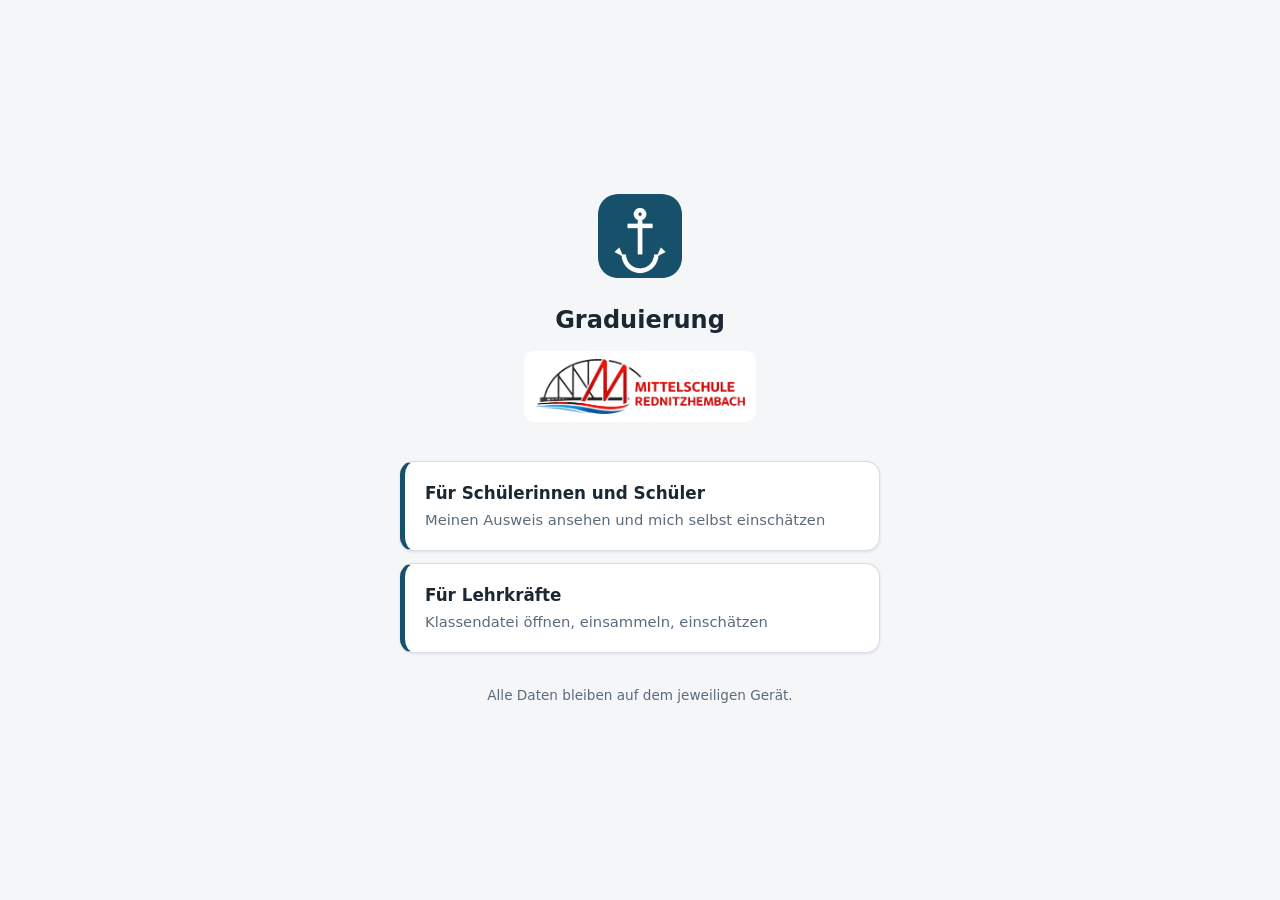
==== index.html @ 69a24434 "Add files via upload" ====
<!doctype html>
<html lang="de">
<head>
<meta charset="utf-8">
<meta name="viewport" content="width=device-width, initial-scale=1">
<meta name="theme-color" content="#16506B">
<meta name="robots" content="noindex, nofollow">
<title>Graduierung – MS Rednitzhembach</title>
<link rel="icon" href="symbole/symbol-192.png" type="image/png">
<style>
  :root { --blau: #16506B; --grund: #f4f6f8; --flaeche: #fff; --text: #1b2733; --leise: #5a6b7b; --linie: #d8dee4; }
  @media (prefers-color-scheme: dark) {
    :root { --grund: #12181e; --flaeche: #1c242c; --text: #e8eef4; --leise: #9fb0c0; --linie: #33404c; --blau: #4a9ec4; }
  }
  * { box-sizing: border-box; }
  body {
    margin: 0; min-height: 100vh; display: grid; place-items: center; padding: 1.5rem;
    background: var(--grund); color: var(--text);
    font: 17px/1.55 -apple-system, BlinkMacSystemFont, "Segoe UI", system-ui, sans-serif;
  }
  main { width: min(30rem, 100%); text-align: center; }
  .ankersymbol { width: 84px; height: 84px; border-radius: 20px; }
  h1 { font-size: 1.5rem; margin: 1rem 0 0.75rem; }
  .schullogo-feld { display: inline-block; padding: 0.5rem 0.7rem; margin-bottom: 2rem;
                    background: #fff; border-radius: 10px; }
  .schullogo-feld img { display: block; width: 210px; max-width: 100%; height: auto; }
  a {
    display: block; background: var(--flaeche); color: inherit; text-decoration: none;
    border: 1px solid var(--linie); border-left: 5px solid var(--blau); border-radius: 14px;
    padding: 1.1rem 1.25rem; margin-bottom: 0.75rem; text-align: left;
    box-shadow: 0 1px 3px rgb(20 40 60 / 10%);
  }
  a strong { display: block; font-size: 1.05rem; }
  a span { color: var(--leise); font-size: 0.92rem; }
  a[aria-disabled="true"] { border-left-color: var(--linie); opacity: 0.55; pointer-events: none; }
  footer { margin-top: 2rem; color: var(--leise); font-size: 0.85rem; }
</style>
</head>
<body>
<main>
  <img class="ankersymbol" src="symbole/symbol-512.png" alt="">
  <h1>Graduierung</h1>
  <span class="schullogo-feld">
    <img src="symbole/schullogo.png"
         alt="Mittelschule Rednitzhembach" width="900" height="237">
  </span>

  <a href="schueler/">
    <strong>Für Schülerinnen und Schüler</strong>
    <span>Meinen Ausweis ansehen und mich selbst einschätzen</span>
  </a>

  <a href="lehrkraft/">
    <strong>Für Lehrkräfte</strong>
    <span>Klassendatei öffnen, einsammeln, einschätzen</span>
  </a>

  <footer>Alle Daten bleiben auf dem jeweiligen Gerät.</footer>
</main>
</body>
</html>
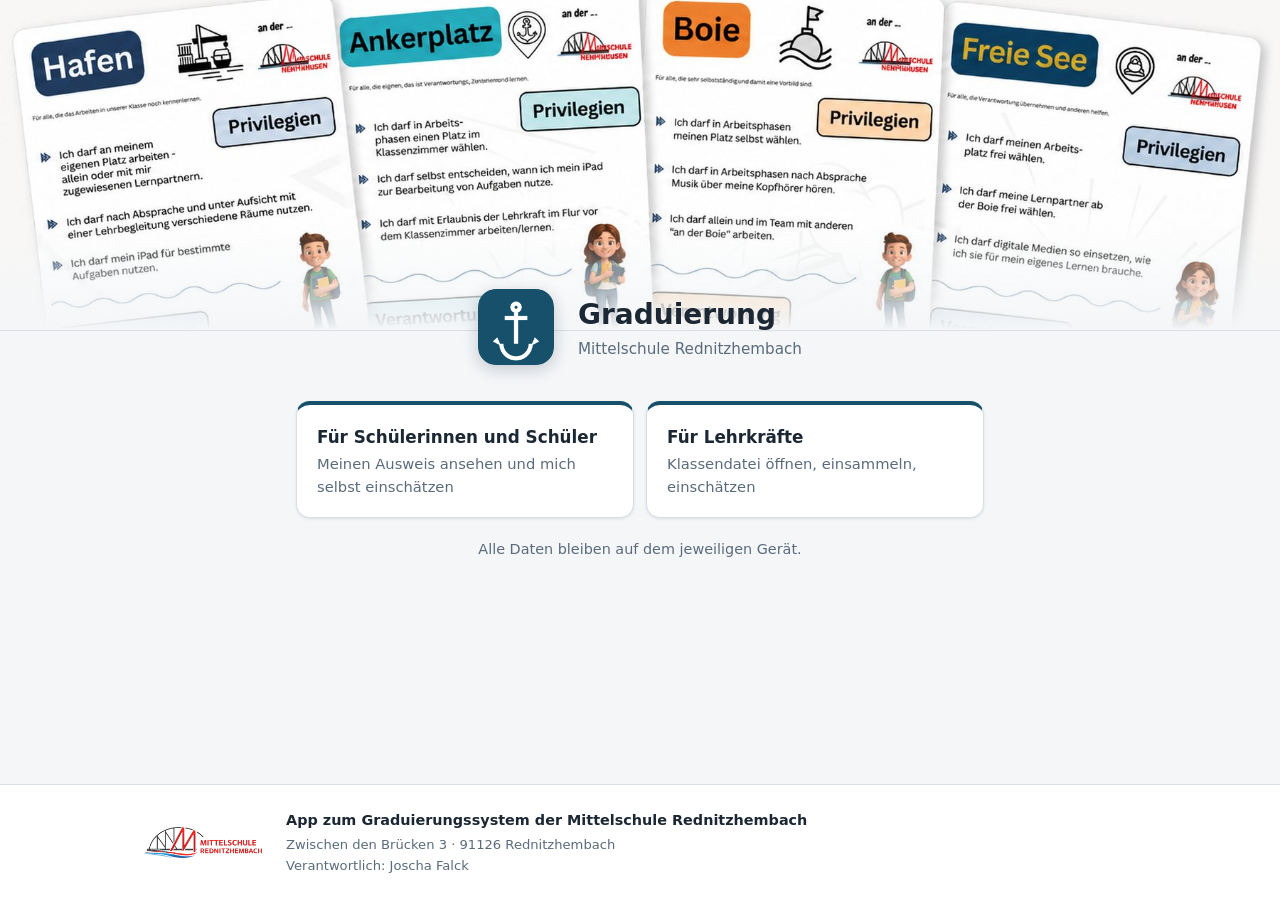
==== commit b31617da: "Add files via upload" ====
--- a/index.html
+++ b/index.html
@@ -8,54 +8,151 @@
 <title>Graduierung – MS Rednitzhembach</title>
 <link rel="icon" href="symbole/symbol-192.png" type="image/png">
 <style>
-  :root { --blau: #16506B; --grund: #f4f6f8; --flaeche: #fff; --text: #1b2733; --leise: #5a6b7b; --linie: #d8dee4; }
+  :root {
+    --blau: #16506B; --grund: #f4f6f8; --flaeche: #fff;
+    --text: #1b2733; --leise: #5a6b7b; --linie: #d8dee4;
+    --kopfgrund: #eef1f4;
+  }
   @media (prefers-color-scheme: dark) {
-    :root { --grund: #12181e; --flaeche: #1c242c; --text: #e8eef4; --leise: #9fb0c0; --linie: #33404c; --blau: #4a9ec4; }
+    :root { --grund: #12181e; --flaeche: #1c242c; --text: #e8eef4; --leise: #9fb0c0;
+            --linie: #33404c; --blau: #4a9ec4; --kopfgrund: #182029; }
   }
   * { box-sizing: border-box; }
+
   body {
-    margin: 0; min-height: 100vh; display: grid; place-items: center; padding: 1.5rem;
+    margin: 0; min-height: 100vh;
+    display: flex; flex-direction: column;
     background: var(--grund); color: var(--text);
     font: 17px/1.55 -apple-system, BlinkMacSystemFont, "Segoe UI", system-ui, sans-serif;
   }
-  main { width: min(30rem, 100%); text-align: center; }
-  .ankersymbol { width: 84px; height: 84px; border-radius: 20px; }
-  h1 { font-size: 1.5rem; margin: 1rem 0 0.75rem; }
-  .schullogo-feld { display: inline-block; padding: 0.5rem 0.7rem; margin-bottom: 2rem;
-                    background: #fff; border-radius: 10px; }
-  .schullogo-feld img { display: block; width: 210px; max-width: 100%; height: auto; }
-  a {
-    display: block; background: var(--flaeche); color: inherit; text-decoration: none;
-    border: 1px solid var(--linie); border-left: 5px solid var(--blau); border-radius: 14px;
-    padding: 1.1rem 1.25rem; margin-bottom: 0.75rem; text-align: left;
+
+  /* ---------- Titelbild ---------- */
+
+  .titelbild {
+    position: relative;
+    background: var(--kopfgrund);
+    border-bottom: 1px solid var(--linie);
+    overflow: hidden;
+  }
+
+  /* Ausschnitt oben halten -- die Stufennamen auf den Karten sind die Botschaft */
+  .titelbild img {
+    display: block; width: 100%; height: clamp(190px, 26vw, 330px);
+    object-fit: cover; object-position: center 14%;
+  }
+
+  /* weicher Übergang, damit der Titel darunter nicht abgeschnitten wirkt */
+  .titelbild::after {
+    content: ""; position: absolute; inset: auto 0 0; height: 32%;
+    background: linear-gradient(to bottom, transparent, var(--grund));
+    pointer-events: none;
+  }
+
+  .titelzeile {
+    position: relative; z-index: 1;
+    display: flex; flex-wrap: wrap; align-items: center; justify-content: center;
+    gap: 1rem 1.5rem;
+    max-width: 62rem; margin: -2.6rem auto 0; padding: 0 1.5rem;
+  }
+
+  .ankersymbol { width: 76px; height: 76px; border-radius: 18px; flex: none;
+                 box-shadow: 0 4px 16px rgb(20 40 60 / 22%); }
+  h1 { font-size: 1.75rem; margin: 0; }
+  .titelzeile > div { text-align: left; }
+  .unterzeile { margin: 0.1rem 0 0; color: var(--leise); font-size: 0.95rem; }
+
+  /* ---------- Eingänge ---------- */
+
+  main { flex: 1; width: min(46rem, 100%); margin: 0 auto; padding: 2.25rem 1.5rem 1rem; }
+
+  .eingaenge { display: grid; gap: 0.75rem; align-items: stretch; }
+  @media (min-width: 40rem) { .eingaenge { grid-template-columns: 1fr 1fr; } }
+
+  .eingaenge a {
+    display: flex; flex-direction: column; gap: 0.2rem; height: 100%;
+    background: var(--flaeche); color: inherit; text-decoration: none;
+    border: 1px solid var(--linie); border-top: 4px solid var(--blau); border-radius: 14px;
+    padding: 1.15rem 1.25rem;
     box-shadow: 0 1px 3px rgb(20 40 60 / 10%);
+    transition: box-shadow 0.15s, transform 0.15s;
   }
-  a strong { display: block; font-size: 1.05rem; }
-  a span { color: var(--leise); font-size: 0.92rem; }
-  a[aria-disabled="true"] { border-left-color: var(--linie); opacity: 0.55; pointer-events: none; }
-  footer { margin-top: 2rem; color: var(--leise); font-size: 0.85rem; }
+  .eingaenge a:hover { box-shadow: 0 6px 20px rgb(20 40 60 / 14%); transform: translateY(-2px); }
+  .eingaenge a:focus-visible { outline: 3px solid var(--blau); outline-offset: 3px; }
+  @media (prefers-reduced-motion: reduce) { .eingaenge a { transition: none; } }
+
+  .eingaenge strong { font-size: 1.05rem; }
+  .eingaenge span { color: var(--leise); font-size: 0.92rem; }
+
+  .hinweis { margin: 1.25rem 0 0; text-align: center; color: var(--leise); font-size: 0.9rem; }
+
+  /* ---------- Fußzeile ---------- */
+
+  footer { margin-top: auto; padding: 1.5rem; background: var(--flaeche);
+           border-top: 1px solid var(--linie); }
+  .fussinhalt {
+    display: flex; flex-wrap: wrap; align-items: center; gap: 1rem 1.5rem;
+    max-width: 62rem; margin: 0 auto;
+  }
+  .fusslogo { width: 118px; height: auto; flex: none; opacity: 0.9; }
+  @media (prefers-color-scheme: dark) {
+    .fusslogo { padding: 0.25rem 0.4rem; background: #fff; border-radius: 7px; }
+  }
+  .fusstext { flex: 1; min-width: 15rem; margin: 0; font-size: 0.82rem;
+              line-height: 1.6; color: var(--leise); }
+  .fusstext strong { display: block; font-size: 0.9rem; font-weight: 600;
+                     color: var(--text); margin-bottom: 0.15rem; }
+  @media (max-width: 34rem) {
+    .fussinhalt { flex-direction: column; text-align: center; }
+    .fusstext { min-width: 0; }
+    .titelzeile { margin-top: -2.5rem; }
+    .titelzeile > div { text-align: center; }
+  }
 </style>
 </head>
 <body>
+
+<header class="titelbild">
+  <img src="bilder/header.jpg"
+       srcset="bilder/header.jpg 1200w, bilder/header-gross.jpg 1800w"
+       sizes="100vw"
+       alt="Die vier Ausweiskarten: Hafen, Ankerplatz, Boie und Freie See"
+       width="1200" height="564">
+</header>
+
+<div class="titelzeile">
+  <img class="ankersymbol" src="symbole/symbol-512.png" alt="">
+  <div>
+    <h1>Graduierung</h1>
+    <p class="unterzeile">Mittelschule Rednitzhembach</p>
+  </div>
+</div>
+
 <main>
-  <img class="ankersymbol" src="symbole/symbol-512.png" alt="">
-  <h1>Graduierung</h1>
-  <span class="schullogo-feld">
-    <img src="symbole/schullogo.png"
-         alt="Mittelschule Rednitzhembach" width="900" height="237">
-  </span>
+  <div class="eingaenge">
+    <a href="schueler/">
+      <strong>Für Schülerinnen und Schüler</strong>
+      <span>Meinen Ausweis ansehen und mich selbst einschätzen</span>
+    </a>
 
-  <a href="schueler/">
-    <strong>Für Schülerinnen und Schüler</strong>
-    <span>Meinen Ausweis ansehen und mich selbst einschätzen</span>
-  </a>
+    <a href="lehrkraft/">
+      <strong>Für Lehrkräfte</strong>
+      <span>Klassendatei öffnen, einsammeln, einschätzen</span>
+    </a>
+  </div>
 
-  <a href="lehrkraft/">
-    <strong>Für Lehrkräfte</strong>
-    <span>Klassendatei öffnen, einsammeln, einschätzen</span>
-  </a>
+  <p class="hinweis">Alle Daten bleiben auf dem jeweiligen Gerät.</p>
+</main>
 
-  <footer>Alle Daten bleiben auf dem jeweiligen Gerät.</footer>
-</main>
+<footer>
+  <div class="fussinhalt">
+    <img class="fusslogo" src="symbole/schullogo.png" alt="" width="900" height="237">
+    <p class="fusstext">
+      <strong>App zum Graduierungssystem der Mittelschule Rednitzhembach</strong>
+      Zwischen den Brücken 3 · 91126 Rednitzhembach<br>
+      Verantwortlich: Joscha Falck
+    </p>
+  </div>
+</footer>
+
 </body>
 </html>
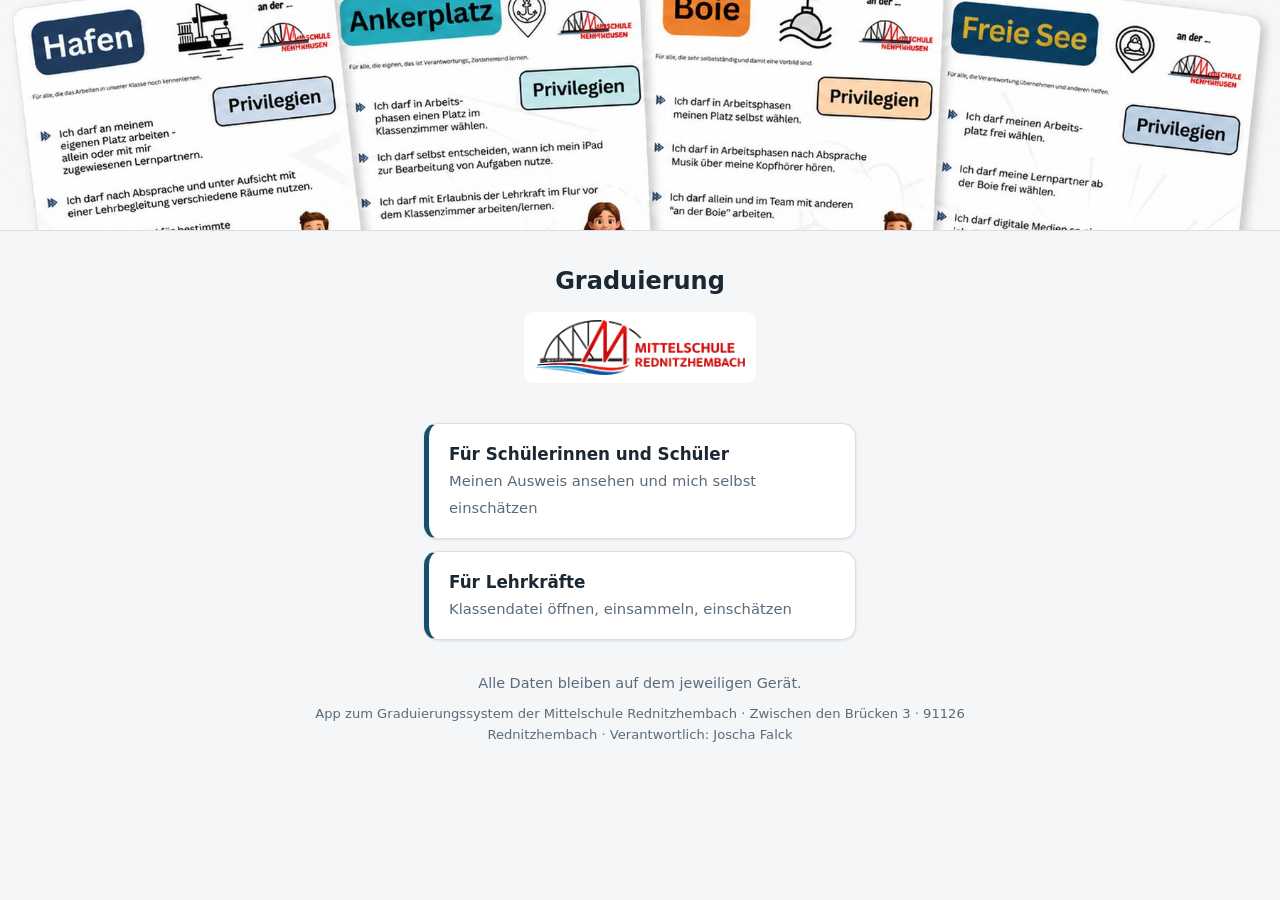
==== commit b312d20a: "Add files via upload" ====
--- a/index.html
+++ b/index.html
@@ -8,105 +8,49 @@
 <title>Graduierung – MS Rednitzhembach</title>
 <link rel="icon" href="symbole/symbol-192.png" type="image/png">
 <style>
-  :root {
-    --blau: #16506B; --grund: #f4f6f8; --flaeche: #fff;
-    --text: #1b2733; --leise: #5a6b7b; --linie: #d8dee4;
-    --kopfgrund: #eef1f4;
-  }
+  :root { --blau: #16506B; --grund: #f4f6f8; --flaeche: #fff;
+          --text: #1b2733; --leise: #5a6b7b; --linie: #d8dee4; }
   @media (prefers-color-scheme: dark) {
     :root { --grund: #12181e; --flaeche: #1c242c; --text: #e8eef4; --leise: #9fb0c0;
-            --linie: #33404c; --blau: #4a9ec4; --kopfgrund: #182029; }
+            --linie: #33404c; --blau: #4a9ec4; }
   }
   * { box-sizing: border-box; }
-
   body {
     margin: 0; min-height: 100vh;
-    display: flex; flex-direction: column;
     background: var(--grund); color: var(--text);
     font: 17px/1.55 -apple-system, BlinkMacSystemFont, "Segoe UI", system-ui, sans-serif;
   }
 
-  /* ---------- Titelbild ---------- */
-
-  .titelbild {
-    position: relative;
-    background: var(--kopfgrund);
-    border-bottom: 1px solid var(--linie);
-    overflow: hidden;
+  /* Titelbild: definierter Streifen oben, Ausschnitt hält die Stufennamen im Bild */
+  .titelbild { border-bottom: 1px solid var(--linie); }
+  .titelbild img {
+    display: block; width: 100%; height: clamp(150px, 18vw, 230px);
+    object-fit: cover; object-position: center 16%;
   }
 
-  /* Ausschnitt oben halten -- die Stufennamen auf den Karten sind die Botschaft */
-  .titelbild img {
-    display: block; width: 100%; height: clamp(190px, 26vw, 330px);
-    object-fit: cover; object-position: center 14%;
+  main { width: min(30rem, 100%); margin: 0 auto; padding: 2rem 1.5rem 0;
+         text-align: center; }
+
+  h1 { font-size: 1.5rem; margin: 0 0 0.75rem; }
+
+  .schullogo-feld { display: inline-block; padding: 0.5rem 0.7rem; margin-bottom: 2rem;
+                    background: #fff; border-radius: 10px; }
+  .schullogo-feld img { display: block; width: 210px; max-width: 100%; height: auto; }
+
+  a.eingang {
+    display: block; background: var(--flaeche); color: inherit; text-decoration: none;
+    border: 1px solid var(--linie); border-left: 5px solid var(--blau); border-radius: 14px;
+    padding: 1.1rem 1.25rem; margin-bottom: 0.75rem; text-align: left;
+    box-shadow: 0 1px 3px rgb(20 40 60 / 10%);
   }
+  a.eingang strong { display: block; font-size: 1.05rem; }
+  a.eingang span { color: var(--leise); font-size: 0.92rem; }
+  a.eingang:focus-visible { outline: 3px solid var(--blau); outline-offset: 3px; }
 
-  /* weicher Übergang, damit der Titel darunter nicht abgeschnitten wirkt */
-  .titelbild::after {
-    content: ""; position: absolute; inset: auto 0 0; height: 32%;
-    background: linear-gradient(to bottom, transparent, var(--grund));
-    pointer-events: none;
-  }
-
-  .titelzeile {
-    position: relative; z-index: 1;
-    display: flex; flex-wrap: wrap; align-items: center; justify-content: center;
-    gap: 1rem 1.5rem;
-    max-width: 62rem; margin: -2.6rem auto 0; padding: 0 1.5rem;
-  }
-
-  .ankersymbol { width: 76px; height: 76px; border-radius: 18px; flex: none;
-                 box-shadow: 0 4px 16px rgb(20 40 60 / 22%); }
-  h1 { font-size: 1.75rem; margin: 0; }
-  .titelzeile > div { text-align: left; }
-  .unterzeile { margin: 0.1rem 0 0; color: var(--leise); font-size: 0.95rem; }
-
-  /* ---------- Eingänge ---------- */
-
-  main { flex: 1; width: min(46rem, 100%); margin: 0 auto; padding: 2.25rem 1.5rem 1rem; }
-
-  .eingaenge { display: grid; gap: 0.75rem; align-items: stretch; }
-  @media (min-width: 40rem) { .eingaenge { grid-template-columns: 1fr 1fr; } }
-
-  .eingaenge a {
-    display: flex; flex-direction: column; gap: 0.2rem; height: 100%;
-    background: var(--flaeche); color: inherit; text-decoration: none;
-    border: 1px solid var(--linie); border-top: 4px solid var(--blau); border-radius: 14px;
-    padding: 1.15rem 1.25rem;
-    box-shadow: 0 1px 3px rgb(20 40 60 / 10%);
-    transition: box-shadow 0.15s, transform 0.15s;
-  }
-  .eingaenge a:hover { box-shadow: 0 6px 20px rgb(20 40 60 / 14%); transform: translateY(-2px); }
-  .eingaenge a:focus-visible { outline: 3px solid var(--blau); outline-offset: 3px; }
-  @media (prefers-reduced-motion: reduce) { .eingaenge a { transition: none; } }
-
-  .eingaenge strong { font-size: 1.05rem; }
-  .eingaenge span { color: var(--leise); font-size: 0.92rem; }
-
-  .hinweis { margin: 1.25rem 0 0; text-align: center; color: var(--leise); font-size: 0.9rem; }
-
-  /* ---------- Fußzeile ---------- */
-
-  footer { margin-top: auto; padding: 1.5rem; background: var(--flaeche);
-           border-top: 1px solid var(--linie); }
-  .fussinhalt {
-    display: flex; flex-wrap: wrap; align-items: center; gap: 1rem 1.5rem;
-    max-width: 62rem; margin: 0 auto;
-  }
-  .fusslogo { width: 118px; height: auto; flex: none; opacity: 0.9; }
-  @media (prefers-color-scheme: dark) {
-    .fusslogo { padding: 0.25rem 0.4rem; background: #fff; border-radius: 7px; }
-  }
-  .fusstext { flex: 1; min-width: 15rem; margin: 0; font-size: 0.82rem;
-              line-height: 1.6; color: var(--leise); }
-  .fusstext strong { display: block; font-size: 0.9rem; font-weight: 600;
-                     color: var(--text); margin-bottom: 0.15rem; }
-  @media (max-width: 34rem) {
-    .fussinhalt { flex-direction: column; text-align: center; }
-    .fusstext { min-width: 0; }
-    .titelzeile { margin-top: -2.5rem; }
-    .titelzeile > div { text-align: center; }
-  }
+  .hinweis { margin: 2rem 0 0; color: var(--leise); font-size: 0.9rem; }
+  footer { max-width: 44rem; margin: 0 auto; padding: 0.5rem 1.5rem 2.5rem;
+           text-align: center; color: var(--leise); font-size: 0.82rem; line-height: 1.6; }
+  footer p { margin: 0; }
 </style>
 </head>
 <body>
@@ -119,39 +63,30 @@
        width="1200" height="564">
 </header>
 
-<div class="titelzeile">
-  <img class="ankersymbol" src="symbole/symbol-512.png" alt="">
-  <div>
-    <h1>Graduierung</h1>
-    <p class="unterzeile">Mittelschule Rednitzhembach</p>
-  </div>
-</div>
+<main>
+  <h1>Graduierung</h1>
+  <span class="schullogo-feld">
+    <img src="symbole/schullogo.png"
+         alt="Mittelschule Rednitzhembach" width="900" height="237">
+  </span>
 
-<main>
-  <div class="eingaenge">
-    <a href="schueler/">
-      <strong>Für Schülerinnen und Schüler</strong>
-      <span>Meinen Ausweis ansehen und mich selbst einschätzen</span>
-    </a>
+  <a class="eingang" href="schueler/">
+    <strong>Für Schülerinnen und Schüler</strong>
+    <span>Meinen Ausweis ansehen und mich selbst einschätzen</span>
+  </a>
 
-    <a href="lehrkraft/">
-      <strong>Für Lehrkräfte</strong>
-      <span>Klassendatei öffnen, einsammeln, einschätzen</span>
-    </a>
-  </div>
+  <a class="eingang" href="lehrkraft/">
+    <strong>Für Lehrkräfte</strong>
+    <span>Klassendatei öffnen, einsammeln, einschätzen</span>
+  </a>
 
   <p class="hinweis">Alle Daten bleiben auf dem jeweiligen Gerät.</p>
 </main>
 
 <footer>
-  <div class="fussinhalt">
-    <img class="fusslogo" src="symbole/schullogo.png" alt="" width="900" height="237">
-    <p class="fusstext">
-      <strong>App zum Graduierungssystem der Mittelschule Rednitzhembach</strong>
-      Zwischen den Brücken 3 · 91126 Rednitzhembach<br>
-      Verantwortlich: Joscha Falck
-    </p>
-  </div>
+  <p>App zum Graduierungssystem der Mittelschule Rednitzhembach ·
+    Zwischen den Brücken 3 · 91126 Rednitzhembach ·
+    Verantwortlich: Joscha Falck</p>
 </footer>
 
 </body>
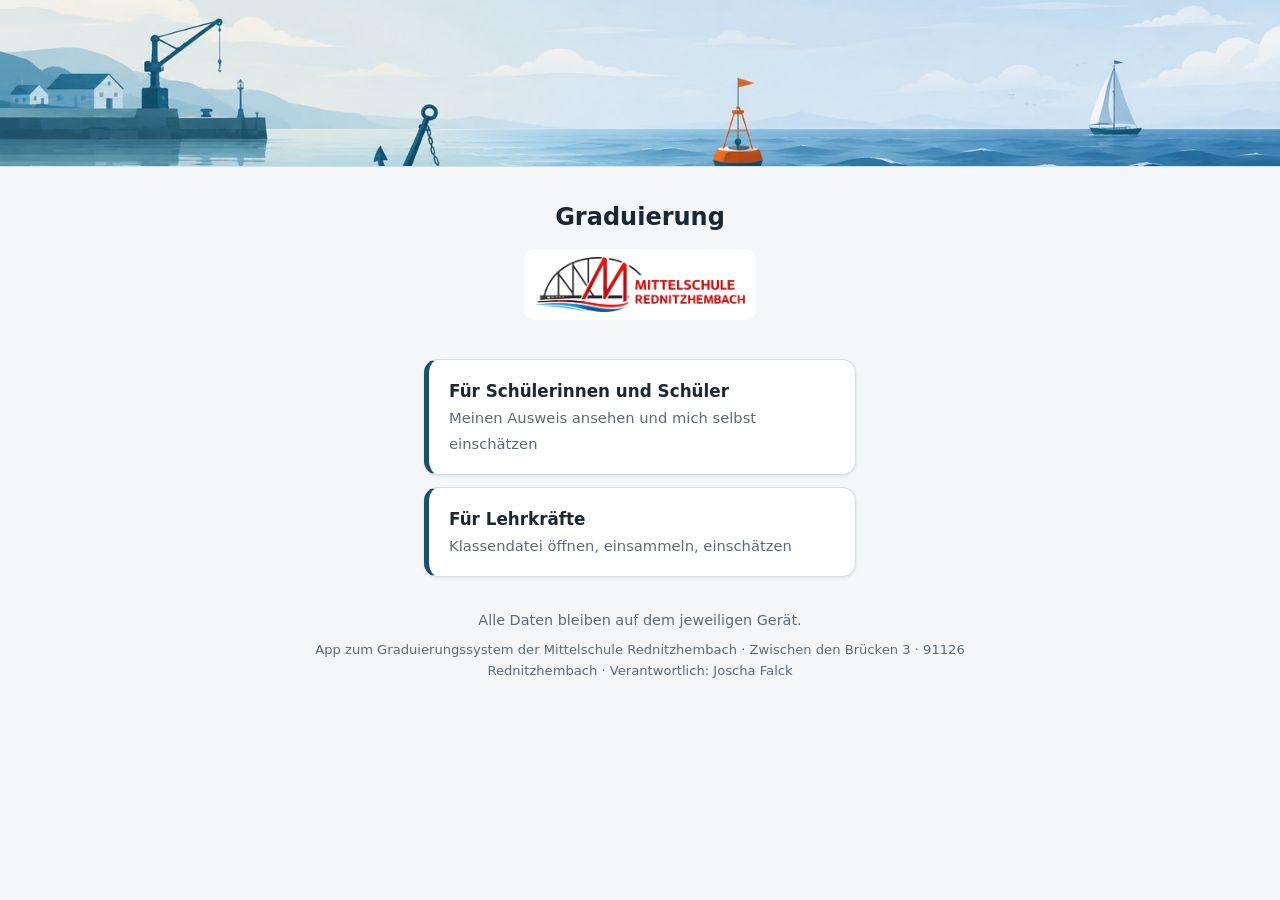
==== commit 00011dee: "Add files via upload" ====
--- a/index.html
+++ b/index.html
@@ -21,11 +21,12 @@
     font: 17px/1.55 -apple-system, BlinkMacSystemFont, "Segoe UI", system-ui, sans-serif;
   }
 
-  /* Titelbild: definierter Streifen oben, Ausschnitt hält die Stufennamen im Bild */
-  .titelbild { border-bottom: 1px solid var(--linie); }
+  /* Schmaler Bildstreifen. Das Bild sollte im Seitenverhältnis etwa 4:1 angelegt
+     sein, dann sitzt der Ausschnitt ohne Beschneiden. */
+  .titelbild { border-bottom: 1px solid var(--linie); background: var(--flaeche); }
   .titelbild img {
-    display: block; width: 100%; height: clamp(150px, 18vw, 230px);
-    object-fit: cover; object-position: center 16%;
+    display: block; width: 100%; height: clamp(110px, 13vw, 180px);
+    object-fit: cover; object-position: center 62%;
   }
 
   main { width: min(30rem, 100%); margin: 0 auto; padding: 2rem 1.5rem 0;
@@ -57,10 +58,10 @@
 
 <header class="titelbild">
   <img src="bilder/header.jpg"
-       srcset="bilder/header.jpg 1200w, bilder/header-gross.jpg 1800w"
+       srcset="bilder/header.jpg 1600w, bilder/header-gross.jpg 2400w"
        sizes="100vw"
-       alt="Die vier Ausweiskarten: Hafen, Ankerplatz, Boie und Freie See"
-       width="1200" height="564">
+       alt=""
+       width="1600" height="400">
 </header>
 
 <main>
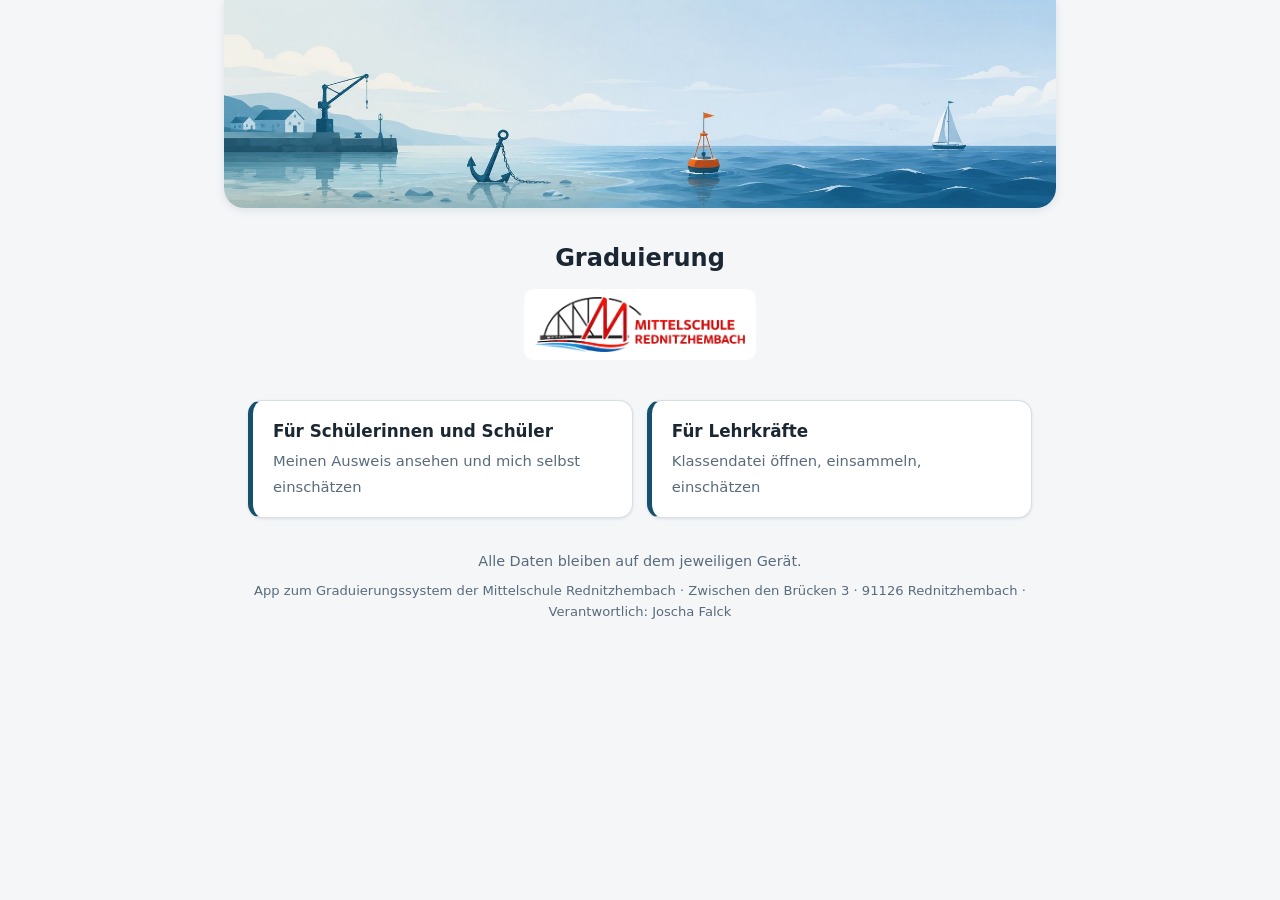
==== commit 6083c62e: "Add files via upload" ====
--- a/index.html
+++ b/index.html
@@ -21,16 +21,19 @@
     font: 17px/1.55 -apple-system, BlinkMacSystemFont, "Segoe UI", system-ui, sans-serif;
   }
 
-  /* Schmaler Bildstreifen. Das Bild sollte im Seitenverhältnis etwa 4:1 angelegt
-     sein, dann sitzt der Ausschnitt ohne Beschneiden. */
-  .titelbild { border-bottom: 1px solid var(--linie); background: var(--flaeche); }
-  .titelbild img {
-    display: block; width: 100%; height: clamp(110px, 13vw, 180px);
-    object-fit: cover; object-position: center 62%;
-  }
+  /* Gemeinsame Breite von Bild, Inhalt und Fußzeile. Bis zu dieser Breite läuft das
+     Titelbild randlos über den ganzen Bildschirm (Handy, iPad), darüber steht es
+     mittig über dem Inhalt. */
+  .bahn { width: min(52rem, 100%); margin-inline: auto; }
 
-  main { width: min(30rem, 100%); margin: 0 auto; padding: 2rem 1.5rem 0;
-         text-align: center; }
+  /* Das Bild behält sein Seitenverhältnis von 4:1 und wird nie beschnitten.
+     Feste Höhen hier bitte nicht wieder einführen -- genau daran ist der Ausschnitt
+     zuvor zerschnitten worden. */
+  .titelbild { overflow: hidden; border-radius: 0 0 20px 20px;
+               background: var(--flaeche); box-shadow: 0 2px 10px rgb(20 40 60 / 10%); }
+  .titelbild img { display: block; width: 100%; height: auto; aspect-ratio: 4 / 1; }
+
+  main { padding: 2rem 1.5rem 0; text-align: center; }
 
   h1 { font-size: 1.5rem; margin: 0 0 0.75rem; }
 
@@ -38,53 +41,65 @@
                     background: #fff; border-radius: 10px; }
   .schullogo-feld img { display: block; width: 210px; max-width: 100%; height: auto; }
 
+  /* Ab 34 rem stehen die beiden Eingänge nebeneinander und sind gleich hoch. */
+  .eingaenge { display: grid; gap: 0.85rem; }
+  @media (min-width: 34rem) { .eingaenge { grid-template-columns: 1fr 1fr; } }
+
   a.eingang {
     display: block; background: var(--flaeche); color: inherit; text-decoration: none;
     border: 1px solid var(--linie); border-left: 5px solid var(--blau); border-radius: 14px;
-    padding: 1.1rem 1.25rem; margin-bottom: 0.75rem; text-align: left;
+    padding: 1.1rem 1.25rem; text-align: left;
     box-shadow: 0 1px 3px rgb(20 40 60 / 10%);
+    transition: box-shadow 0.15s, transform 0.15s;
   }
-  a.eingang strong { display: block; font-size: 1.05rem; }
+  a.eingang strong { display: block; font-size: 1.05rem; margin-bottom: 0.15rem; }
   a.eingang span { color: var(--leise); font-size: 0.92rem; }
+  a.eingang:hover { box-shadow: 0 4px 14px rgb(20 40 60 / 16%); transform: translateY(-2px); }
   a.eingang:focus-visible { outline: 3px solid var(--blau); outline-offset: 3px; }
+  @media (prefers-reduced-motion: reduce) {
+    a.eingang { transition: none; }
+    a.eingang:hover { transform: none; }
+  }
 
   .hinweis { margin: 2rem 0 0; color: var(--leise); font-size: 0.9rem; }
-  footer { max-width: 44rem; margin: 0 auto; padding: 0.5rem 1.5rem 2.5rem;
+  footer { padding: 0.5rem 1.5rem 2.5rem;
            text-align: center; color: var(--leise); font-size: 0.82rem; line-height: 1.6; }
   footer p { margin: 0; }
 </style>
 </head>
 <body>
 
-<header class="titelbild">
+<header class="titelbild bahn">
   <img src="bilder/header.jpg"
        srcset="bilder/header.jpg 1600w, bilder/header-gross.jpg 2400w"
-       sizes="100vw"
+       sizes="(min-width: 52rem) 52rem, 100vw"
        alt=""
        width="1600" height="400">
 </header>
 
-<main>
+<main class="bahn">
   <h1>Graduierung</h1>
   <span class="schullogo-feld">
     <img src="symbole/schullogo.png"
          alt="Mittelschule Rednitzhembach" width="900" height="237">
   </span>
 
-  <a class="eingang" href="schueler/">
-    <strong>Für Schülerinnen und Schüler</strong>
-    <span>Meinen Ausweis ansehen und mich selbst einschätzen</span>
-  </a>
+  <div class="eingaenge">
+    <a class="eingang" href="schueler/">
+      <strong>Für Schülerinnen und Schüler</strong>
+      <span>Meinen Ausweis ansehen und mich selbst einschätzen</span>
+    </a>
 
-  <a class="eingang" href="lehrkraft/">
-    <strong>Für Lehrkräfte</strong>
-    <span>Klassendatei öffnen, einsammeln, einschätzen</span>
-  </a>
+    <a class="eingang" href="lehrkraft/">
+      <strong>Für Lehrkräfte</strong>
+      <span>Klassendatei öffnen, einsammeln, einschätzen</span>
+    </a>
+  </div>
 
   <p class="hinweis">Alle Daten bleiben auf dem jeweiligen Gerät.</p>
 </main>
 
-<footer>
+<footer class="bahn">
   <p>App zum Graduierungssystem der Mittelschule Rednitzhembach ·
     Zwischen den Brücken 3 · 91126 Rednitzhembach ·
     Verantwortlich: Joscha Falck</p>
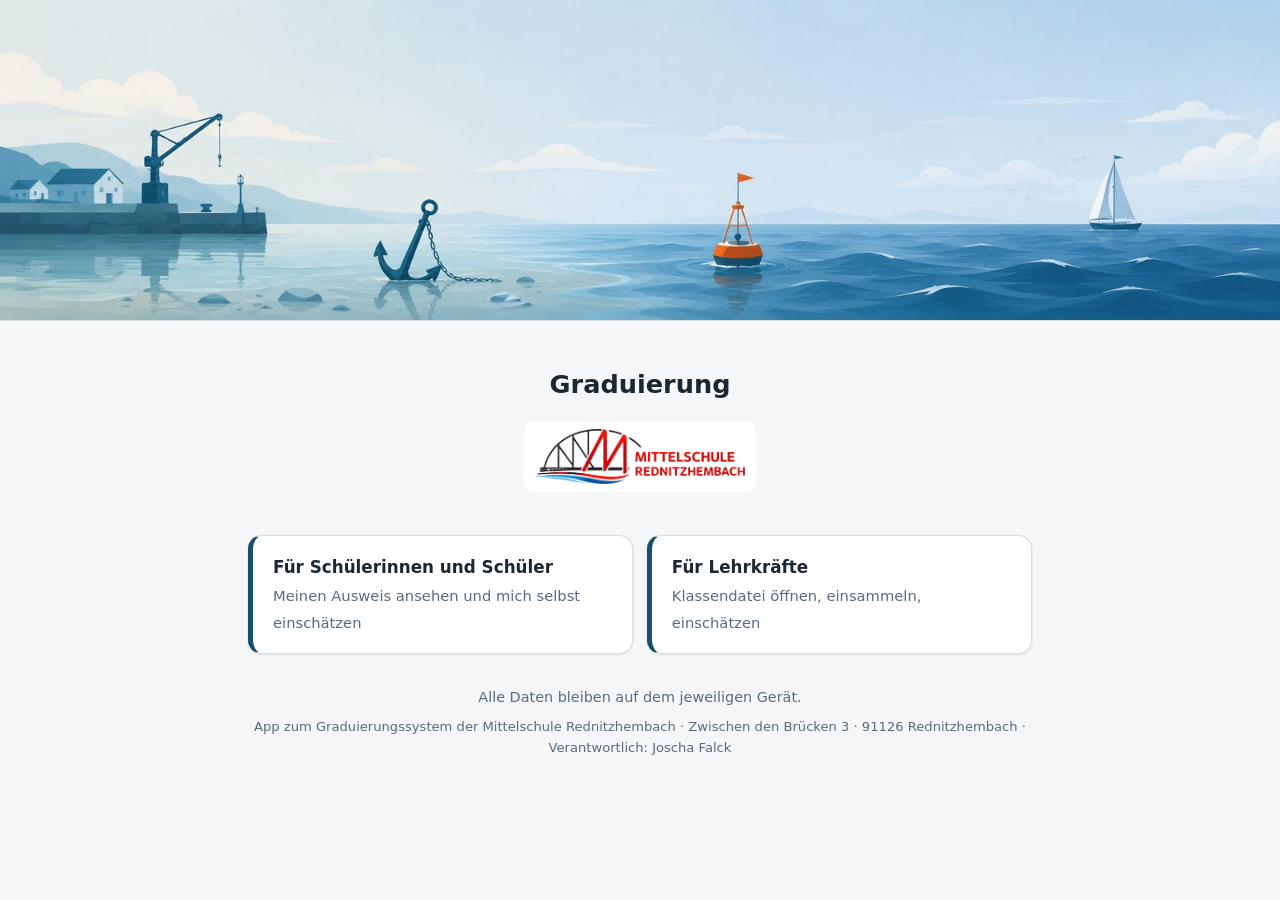
==== commit 2b5a10c6: "Add files via upload" ====
--- a/index.html
+++ b/index.html
@@ -21,23 +21,28 @@
     font: 17px/1.55 -apple-system, BlinkMacSystemFont, "Segoe UI", system-ui, sans-serif;
   }
 
-  /* Gemeinsame Breite von Bild, Inhalt und Fußzeile. Bis zu dieser Breite läuft das
-     Titelbild randlos über den ganzen Bildschirm (Handy, iPad), darüber steht es
-     mittig über dem Inhalt. */
+  /* Gemeinsame Breite von Inhalt und Fußzeile. Das Titelbild läuft darüber
+     randlos über den ganzen Bildschirm. */
   .bahn { width: min(52rem, 100%); margin-inline: auto; }
 
-  /* Das Bild behält sein Seitenverhältnis von 4:1 und wird nie beschnitten.
-     Feste Höhen hier bitte nicht wieder einführen -- genau daran ist der Ausschnitt
-     zuvor zerschnitten worden. */
-  .titelbild { overflow: hidden; border-radius: 0 0 20px 20px;
-               background: var(--flaeche); box-shadow: 0 2px 10px rgb(20 40 60 / 10%); }
-  .titelbild img { display: block; width: 100%; height: auto; aspect-ratio: 4 / 1; }
+  /* Das Bild läuft randlos über die volle Breite und behält per aspect-ratio sein
+     Seitenverhältnis von 4:1 -- so wird nichts beschnitten. Eine feste Höhe darf hier
+     nicht zurückkommen, genau daran ist der Ausschnitt zuvor zerschnitten worden.
+     Das max-height greift erst jenseits von 1720 px Fensterbreite und hält den Streifen
+     auf sehr großen Bildschirmen davon ab, die halbe Seite einzunehmen. Dort sorgt
+     `object-position: center bottom` dafür, dass ausschließlich oben Himmel wegfällt --
+     Kai, Anker, Boje und Segelboot bleiben vollständig. */
+  .titelbild { border-bottom: 1px solid var(--linie); background: var(--flaeche); }
+  .titelbild img {
+    display: block; width: 100%; height: auto; aspect-ratio: 4 / 1;
+    max-height: 430px; object-fit: cover; object-position: center bottom;
+  }
 
-  main { padding: 2rem 1.5rem 0; text-align: center; }
+  main { padding: 2.75rem 1.5rem 0; text-align: center; }
 
-  h1 { font-size: 1.5rem; margin: 0 0 0.75rem; }
+  h1 { font-size: 1.6rem; margin: 0 0 1rem; }
 
-  .schullogo-feld { display: inline-block; padding: 0.5rem 0.7rem; margin-bottom: 2rem;
+  .schullogo-feld { display: inline-block; padding: 0.5rem 0.7rem; margin-bottom: 2.25rem;
                     background: #fff; border-radius: 10px; }
   .schullogo-feld img { display: block; width: 210px; max-width: 100%; height: auto; }
 
@@ -69,10 +74,10 @@
 </head>
 <body>
 
-<header class="titelbild bahn">
+<header class="titelbild">
   <img src="bilder/header.jpg"
        srcset="bilder/header.jpg 1600w, bilder/header-gross.jpg 2400w"
-       sizes="(min-width: 52rem) 52rem, 100vw"
+       sizes="100vw"
        alt=""
        width="1600" height="400">
 </header>
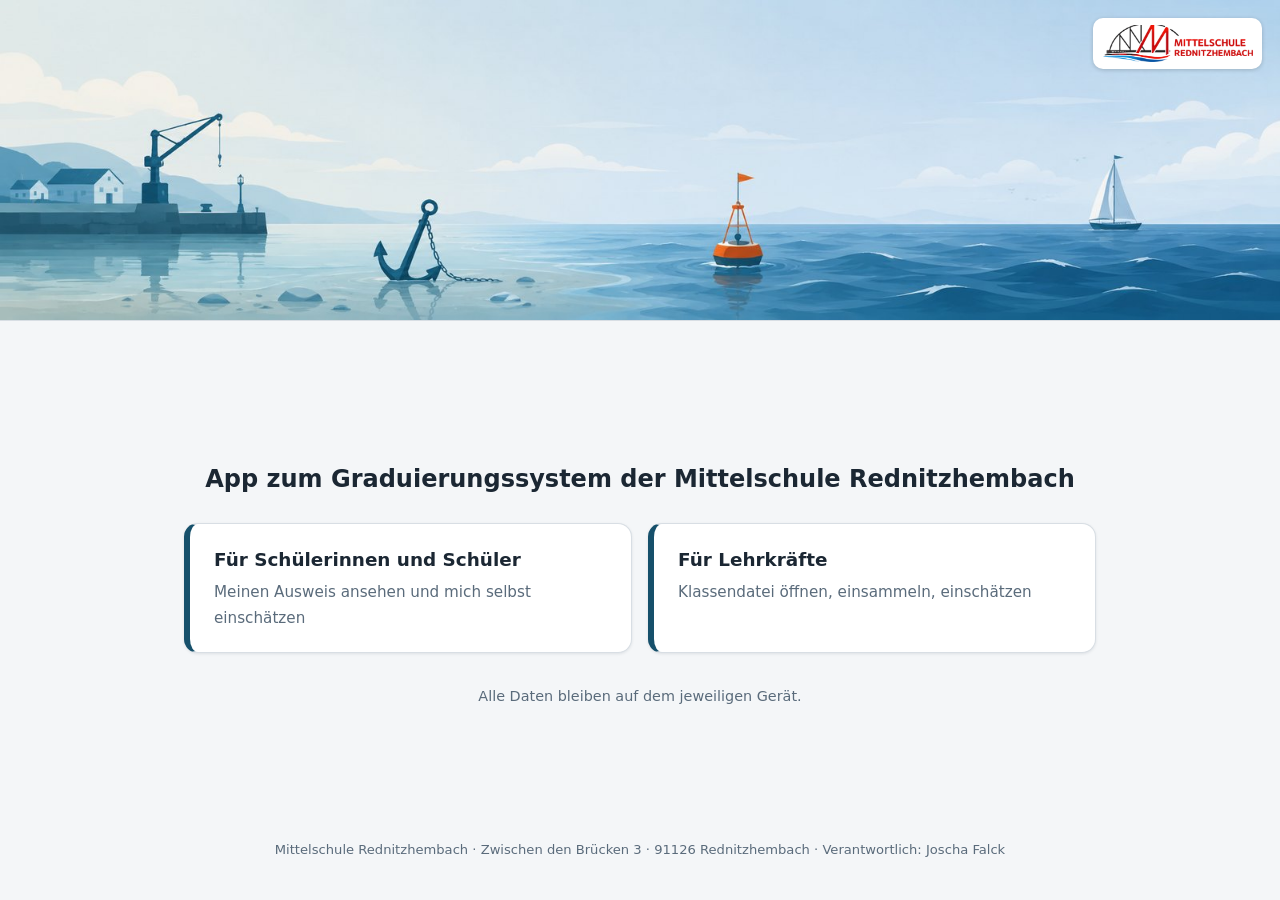
==== commit ec5d1010: "Add files via upload" ====
--- a/index.html
+++ b/index.html
@@ -15,50 +15,68 @@
             --linie: #33404c; --blau: #4a9ec4; }
   }
   * { box-sizing: border-box; }
+  /* Spalte über die volle Fensterhöhe: bleibt unter dem Bild Platz übrig, verteilt
+     ihn `main` gleichmäßig, statt den Inhalt oben kleben zu lassen. Bei kleinen
+     Fenstern wächst die Seite wie gewohnt und scrollt. */
   body {
-    margin: 0; min-height: 100vh;
+    margin: 0; min-height: 100vh; display: flex; flex-direction: column;
     background: var(--grund); color: var(--text);
     font: 17px/1.55 -apple-system, BlinkMacSystemFont, "Segoe UI", system-ui, sans-serif;
   }
 
   /* Gemeinsame Breite von Inhalt und Fußzeile. Das Titelbild läuft darüber
      randlos über den ganzen Bildschirm. */
-  .bahn { width: min(52rem, 100%); margin-inline: auto; }
+  .bahn { width: min(60rem, 100%); margin-inline: auto; }
 
   /* Das Bild läuft randlos über die volle Breite und behält per aspect-ratio sein
      Seitenverhältnis von 4:1 -- so wird nichts beschnitten. Eine feste Höhe darf hier
      nicht zurückkommen, genau daran ist der Ausschnitt zuvor zerschnitten worden.
-     Das max-height greift erst jenseits von 1720 px Fensterbreite und hält den Streifen
-     auf sehr großen Bildschirmen davon ab, die halbe Seite einzunehmen. Dort sorgt
-     `object-position: center bottom` dafür, dass ausschließlich oben Himmel wegfällt --
-     Kai, Anker, Boje und Segelboot bleiben vollständig. */
-  .titelbild { border-bottom: 1px solid var(--linie); background: var(--flaeche); }
+     Das max-height deckelt zweifach: 430 px auf sehr breiten Bildschirmen, 45 vh in
+     flachen Fenstern -- so bleibt die Startseite ohne Scrollen sichtbar. Wo gedeckelt
+     wird, sorgt `object-position: center bottom` dafür, dass ausschließlich oben Himmel
+     wegfällt; Kai, Anker, Boje und Segelboot bleiben vollständig. */
+  /* flex: none -- sonst staucht die Spalte oben das Bild, wenn der Inhalt
+     darunter einmal höher wird als das Fenster. */
+  .titelbild { flex: none; position: relative; border-bottom: 1px solid var(--linie);
+               background: var(--flaeche); }
   .titelbild img {
     display: block; width: 100%; height: auto; aspect-ratio: 4 / 1;
-    max-height: 430px; object-fit: cover; object-position: center bottom;
+    max-height: min(430px, 45vh); object-fit: cover; object-position: center bottom;
   }
 
-  main { padding: 2.75rem 1.5rem 0; text-align: center; }
+  /* Logo oben rechts im Bild -- dieselbe Stelle wie in der Schüleranwendung
+     („Mein Ausweis"). Das helle Feld hält die schwarze Brücke lesbar. */
+  .schullogo-feld {
+    position: absolute; top: 1.1rem; right: 1.1rem;
+    display: block; padding: 0.45rem 0.6rem;
+    background: #fff; border-radius: 10px;
+    box-shadow: 0 1px 4px rgb(0 0 0 / 18%);
+  }
+  .schullogo-feld img { display: block; width: 150px; height: auto; }
+  @media (max-width: 26rem) {
+    .schullogo-feld { top: 0.6rem; right: 0.6rem; padding: 0.35rem 0.45rem; }
+    .schullogo-feld img { width: 116px; }
+  }
 
-  h1 { font-size: 1.6rem; margin: 0 0 1rem; }
+  main { flex: 1; display: flex; flex-direction: column; justify-content: center;
+         padding: 2.25rem 1.5rem 1rem; text-align: center; }
 
-  .schullogo-feld { display: inline-block; padding: 0.5rem 0.7rem; margin-bottom: 2.25rem;
-                    background: #fff; border-radius: 10px; }
-  .schullogo-feld img { display: block; width: 210px; max-width: 100%; height: auto; }
+  h1 { font-size: clamp(1.15rem, 0.9rem + 1.1vw, 1.5rem); margin: 0 0 1.75rem;
+       line-height: 1.3; }
 
   /* Ab 34 rem stehen die beiden Eingänge nebeneinander und sind gleich hoch. */
-  .eingaenge { display: grid; gap: 0.85rem; }
+  .eingaenge { display: grid; gap: 1rem; }
   @media (min-width: 34rem) { .eingaenge { grid-template-columns: 1fr 1fr; } }
 
   a.eingang {
     display: block; background: var(--flaeche); color: inherit; text-decoration: none;
-    border: 1px solid var(--linie); border-left: 5px solid var(--blau); border-radius: 14px;
-    padding: 1.1rem 1.25rem; text-align: left;
+    border: 1px solid var(--linie); border-left: 6px solid var(--blau); border-radius: 14px;
+    padding: 1.35rem 1.5rem; text-align: left;
     box-shadow: 0 1px 3px rgb(20 40 60 / 10%);
     transition: box-shadow 0.15s, transform 0.15s;
   }
-  a.eingang strong { display: block; font-size: 1.05rem; margin-bottom: 0.15rem; }
-  a.eingang span { color: var(--leise); font-size: 0.92rem; }
+  a.eingang strong { display: block; font-size: 1.15rem; margin-bottom: 0.2rem; }
+  a.eingang span { color: var(--leise); font-size: 0.95rem; }
   a.eingang:hover { box-shadow: 0 4px 14px rgb(20 40 60 / 16%); transform: translateY(-2px); }
   a.eingang:focus-visible { outline: 3px solid var(--blau); outline-offset: 3px; }
   @media (prefers-reduced-motion: reduce) {
@@ -67,7 +85,7 @@
   }
 
   .hinweis { margin: 2rem 0 0; color: var(--leise); font-size: 0.9rem; }
-  footer { padding: 0.5rem 1.5rem 2.5rem;
+  footer { flex: none; padding: 0.5rem 1.5rem 2.5rem;
            text-align: center; color: var(--leise); font-size: 0.82rem; line-height: 1.6; }
   footer p { margin: 0; }
 </style>
@@ -80,14 +98,14 @@
        sizes="100vw"
        alt=""
        width="1600" height="400">
-</header>
-
-<main class="bahn">
-  <h1>Graduierung</h1>
   <span class="schullogo-feld">
     <img src="symbole/schullogo.png"
          alt="Mittelschule Rednitzhembach" width="900" height="237">
   </span>
+</header>
+
+<main class="bahn">
+  <h1>App zum Graduierungssystem der Mittelschule Rednitzhembach</h1>
 
   <div class="eingaenge">
     <a class="eingang" href="schueler/">
@@ -105,8 +123,7 @@
 </main>
 
 <footer class="bahn">
-  <p>App zum Graduierungssystem der Mittelschule Rednitzhembach ·
-    Zwischen den Brücken 3 · 91126 Rednitzhembach ·
+  <p>Mittelschule Rednitzhembach · Zwischen den Brücken 3 · 91126 Rednitzhembach ·
     Verantwortlich: Joscha Falck</p>
 </footer>
 
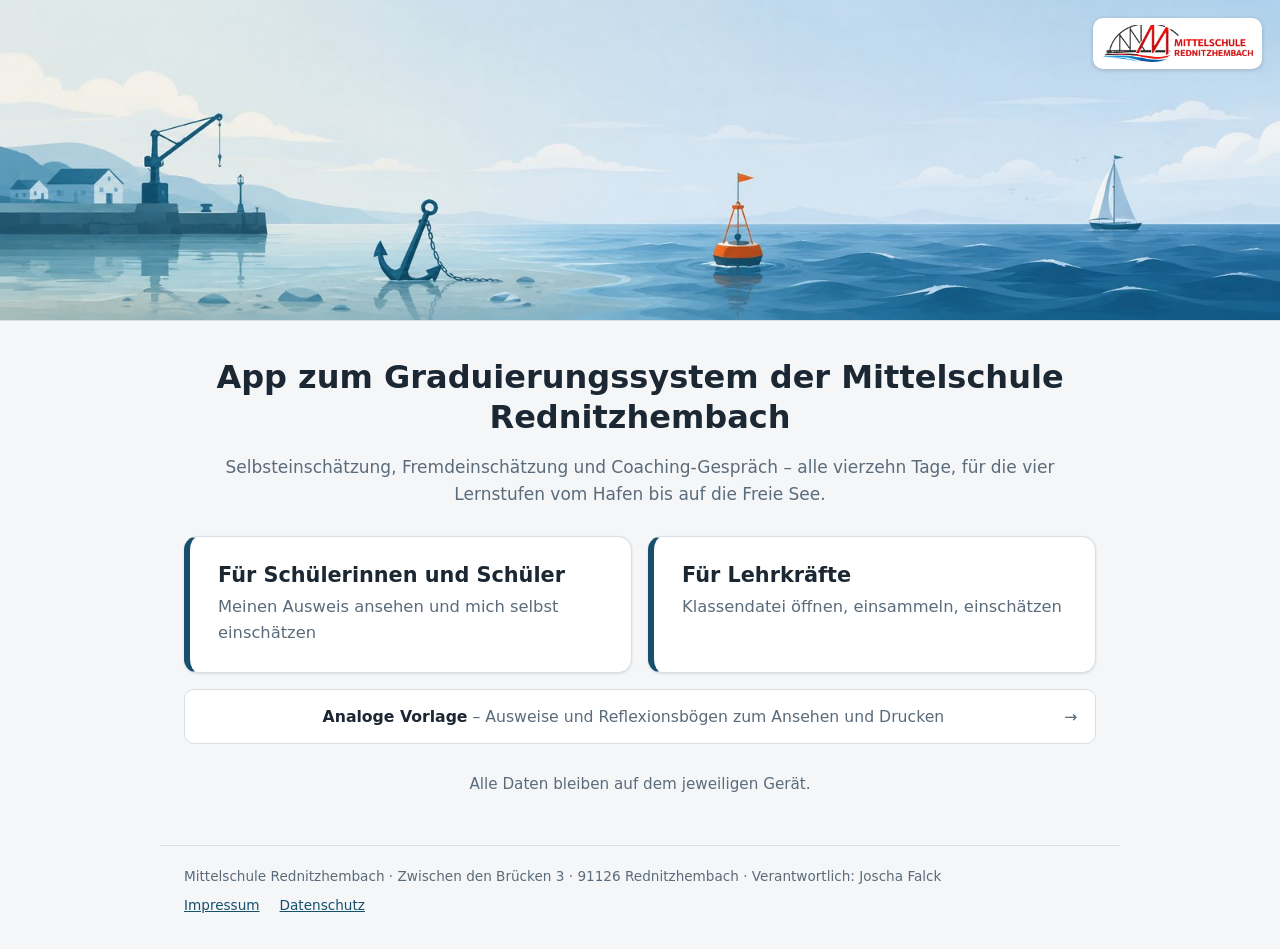
==== commit 579b924e: "Add files via upload" ====
--- a/index.html
+++ b/index.html
@@ -7,87 +7,14 @@
 <meta name="robots" content="noindex, nofollow">
 <title>Graduierung – MS Rednitzhembach</title>
 <link rel="icon" href="symbole/symbol-192.png" type="image/png">
+<link rel="stylesheet" href="seite.css">
 <style>
-  :root { --blau: #16506B; --grund: #f4f6f8; --flaeche: #fff;
-          --text: #1b2733; --leise: #5a6b7b; --linie: #d8dee4; }
-  @media (prefers-color-scheme: dark) {
-    :root { --grund: #12181e; --flaeche: #1c242c; --text: #e8eef4; --leise: #9fb0c0;
-            --linie: #33404c; --blau: #4a9ec4; }
-  }
-  * { box-sizing: border-box; }
-  /* Spalte über die volle Fensterhöhe: bleibt unter dem Bild Platz übrig, verteilt
-     ihn `main` gleichmäßig, statt den Inhalt oben kleben zu lassen. Bei kleinen
-     Fenstern wächst die Seite wie gewohnt und scrollt. */
-  body {
-    margin: 0; min-height: 100vh; display: flex; flex-direction: column;
-    background: var(--grund); color: var(--text);
-    font: 17px/1.55 -apple-system, BlinkMacSystemFont, "Segoe UI", system-ui, sans-serif;
-  }
-
-  /* Gemeinsame Breite von Inhalt und Fußzeile. Das Titelbild läuft darüber
-     randlos über den ganzen Bildschirm. */
-  .bahn { width: min(60rem, 100%); margin-inline: auto; }
-
-  /* Das Bild läuft randlos über die volle Breite und behält per aspect-ratio sein
-     Seitenverhältnis von 4:1 -- so wird nichts beschnitten. Eine feste Höhe darf hier
-     nicht zurückkommen, genau daran ist der Ausschnitt zuvor zerschnitten worden.
-     Das max-height deckelt zweifach: 430 px auf sehr breiten Bildschirmen, 45 vh in
-     flachen Fenstern -- so bleibt die Startseite ohne Scrollen sichtbar. Wo gedeckelt
-     wird, sorgt `object-position: center bottom` dafür, dass ausschließlich oben Himmel
-     wegfällt; Kai, Anker, Boje und Segelboot bleiben vollständig. */
-  /* flex: none -- sonst staucht die Spalte oben das Bild, wenn der Inhalt
-     darunter einmal höher wird als das Fenster. */
-  .titelbild { flex: none; position: relative; border-bottom: 1px solid var(--linie);
-               background: var(--flaeche); }
-  .titelbild img {
-    display: block; width: 100%; height: auto; aspect-ratio: 4 / 1;
-    max-height: min(430px, 45vh); object-fit: cover; object-position: center bottom;
-  }
-
-  /* Logo oben rechts im Bild -- dieselbe Stelle wie in der Schüleranwendung
-     („Mein Ausweis"). Das helle Feld hält die schwarze Brücke lesbar. */
-  .schullogo-feld {
-    position: absolute; top: 1.1rem; right: 1.1rem;
-    display: block; padding: 0.45rem 0.6rem;
-    background: #fff; border-radius: 10px;
-    box-shadow: 0 1px 4px rgb(0 0 0 / 18%);
-  }
-  .schullogo-feld img { display: block; width: 150px; height: auto; }
-  @media (max-width: 26rem) {
-    .schullogo-feld { top: 0.6rem; right: 0.6rem; padding: 0.35rem 0.45rem; }
-    .schullogo-feld img { width: 116px; }
-  }
-
-  main { flex: 1; display: flex; flex-direction: column; justify-content: center;
-         padding: 2.25rem 1.5rem 1rem; text-align: center; }
-
-  h1 { font-size: clamp(1.15rem, 0.9rem + 1.1vw, 1.5rem); margin: 0 0 1.75rem;
-       line-height: 1.3; }
-
-  /* Ab 34 rem stehen die beiden Eingänge nebeneinander und sind gleich hoch. */
-  .eingaenge { display: grid; gap: 1rem; }
-  @media (min-width: 34rem) { .eingaenge { grid-template-columns: 1fr 1fr; } }
-
-  a.eingang {
-    display: block; background: var(--flaeche); color: inherit; text-decoration: none;
-    border: 1px solid var(--linie); border-left: 6px solid var(--blau); border-radius: 14px;
-    padding: 1.35rem 1.5rem; text-align: left;
-    box-shadow: 0 1px 3px rgb(20 40 60 / 10%);
-    transition: box-shadow 0.15s, transform 0.15s;
-  }
-  a.eingang strong { display: block; font-size: 1.15rem; margin-bottom: 0.2rem; }
-  a.eingang span { color: var(--leise); font-size: 0.95rem; }
-  a.eingang:hover { box-shadow: 0 4px 14px rgb(20 40 60 / 16%); transform: translateY(-2px); }
-  a.eingang:focus-visible { outline: 3px solid var(--blau); outline-offset: 3px; }
-  @media (prefers-reduced-motion: reduce) {
-    a.eingang { transition: none; }
-    a.eingang:hover { transform: none; }
-  }
-
-  .hinweis { margin: 2rem 0 0; color: var(--leise); font-size: 0.9rem; }
-  footer { flex: none; padding: 0.5rem 1.5rem 2.5rem;
-           text-align: center; color: var(--leise); font-size: 0.82rem; line-height: 1.6; }
-  footer p { margin: 0; }
+  /* Nur die Startseite: Der Inhalt sitzt unter dem Bild statt in der Mitte zu
+     schweben -- vorher verteilte `justify-content: center` den Platz nach oben
+     und unten, und auf breiten Bildschirmen stand der Block im Nichts. */
+  main { text-align: center; padding-bottom: 3rem; }
+  .eingaenge { text-align: left; }
+  .startseite-hinweis { margin: 1.75rem 0 0; color: var(--leise); font-size: 0.95rem; }
 </style>
 </head>
 <body>
@@ -106,6 +33,8 @@
 
 <main class="bahn">
   <h1>App zum Graduierungssystem der Mittelschule Rednitzhembach</h1>
+  <p class="lang">Selbsteinschätzung, Fremdeinschätzung und Coaching-Gespräch –
+    alle vierzehn Tage, für die vier Lernstufen vom Hafen bis auf die Freie See.</p>
 
   <div class="eingaenge">
     <a class="eingang" href="schueler/">
@@ -119,12 +48,23 @@
     </a>
   </div>
 
-  <p class="hinweis">Alle Daten bleiben auf dem jeweiligen Gerät.</p>
+  <a class="eingang-leise" href="material/">
+    <strong>Analoge Vorlage</strong>
+    <em> – Ausweise und Reflexionsbögen zum Ansehen und Drucken</em>
+  </a>
+
+  <p class="startseite-hinweis">Alle Daten bleiben auf dem jeweiligen Gerät.</p>
 </main>
 
 <footer class="bahn">
-  <p>Mittelschule Rednitzhembach · Zwischen den Brücken 3 · 91126 Rednitzhembach ·
-    Verantwortlich: Joscha Falck</p>
+  <div class="fuss-reihe">
+    <p>Mittelschule Rednitzhembach · Zwischen den Brücken 3 · 91126 Rednitzhembach ·
+      Verantwortlich: Joscha Falck</p>
+    <p class="fuss-verweise">
+      <a href="impressum.html">Impressum</a>
+      <a href="datenschutz.html">Datenschutz</a>
+    </p>
+  </div>
 </footer>
 
 </body>
--- a/seite.css
+++ b/seite.css
@@ -0,0 +1,192 @@
+/* Gemeinsames Aussehen der Seiten *außerhalb* der beiden Anwendungen:
+   Startseite, Materialübersicht, Impressum, Datenschutz.
+
+   Warum eine eigene Datei: Diese Seiten sind schlichte Dokumente und brauchen
+   nichts von der Anwendungsoberfläche. Vorher standen die Farbwerte doppelt --
+   einmal inline in `index.html`, einmal in `lehrkraft/stil.css` -- und liefen
+   beim nächsten Anfassen auseinander. */
+
+:root {
+  --blau: #16506B;
+  --grund: #f4f6f8;
+  --flaeche: #ffffff;
+  --text: #1b2733;
+  --leise: #5a6b7b;
+  --linie: #d8dee4;
+  --warnung: #a5342f;
+  --radius: 14px;
+  --schatten: 0 1px 3px rgb(20 40 60 / 10%);
+}
+
+@media (prefers-color-scheme: dark) {
+  :root {
+    --grund: #12181e; --flaeche: #1c242c; --text: #e8eef4; --leise: #9fb0c0;
+    --linie: #33404c; --blau: #4a9ec4; --warnung: #ef8078;
+    --schatten: 0 1px 3px rgb(0 0 0 / 40%);
+  }
+}
+
+* { box-sizing: border-box; }
+[hidden] { display: none !important; }
+
+body {
+  margin: 0; min-height: 100vh; display: flex; flex-direction: column;
+  background: var(--grund); color: var(--text);
+  font: 17px/1.6 -apple-system, BlinkMacSystemFont, "Segoe UI", system-ui, sans-serif;
+}
+
+/* Gemeinsame Breite von Inhalt und Fußzeile. Das Titelbild läuft darüber
+   randlos über den ganzen Bildschirm. */
+.bahn { width: min(60rem, 100%); margin-inline: auto; }
+.bahn-breit { width: min(76rem, 100%); margin-inline: auto; }
+
+/* ---------- Titelbild ----------
+   Randlos über die volle Breite, per `aspect-ratio` unbeschnitten. Eine feste
+   Höhe darf hier nicht zurückkommen -- genau daran ist der Ausschnitt früher
+   zerschnitten worden. `max-height` deckelt zweifach: 380 px auf sehr breiten
+   Bildschirmen, 40 vh in flachen Fenstern. Wo gedeckelt wird, sorgt
+   `object-position: center bottom` dafür, dass ausschließlich oben Himmel
+   wegfällt -- Kai, Anker, Boje und Segelboot bleiben vollständig. */
+.titelbild {
+  flex: none; position: relative;
+  border-bottom: 1px solid var(--linie); background: var(--flaeche);
+}
+.titelbild img {
+  display: block; width: 100%; height: auto; aspect-ratio: 4 / 1;
+  max-height: min(380px, 40vh); object-fit: cover; object-position: center bottom;
+}
+
+/* Logo oben rechts im Bild -- dieselbe Stelle wie im Ausweis der
+   Schüleranwendung. Das helle Feld hält die schwarze Brücke lesbar. */
+.schullogo-feld {
+  position: absolute; top: 1.1rem; right: 1.1rem;
+  display: block; padding: 0.45rem 0.6rem;
+  background: #fff; border-radius: 10px;
+  box-shadow: 0 1px 4px rgb(0 0 0 / 18%);
+}
+.schullogo-feld img { display: block; width: 150px; height: auto; }
+@media (max-width: 26rem) {
+  .schullogo-feld { top: 0.6rem; right: 0.6rem; padding: 0.35rem 0.45rem; }
+  .schullogo-feld img { width: 116px; }
+}
+
+/* ---------- Grundgerüst ---------- */
+
+main { flex: 1 0 auto; padding: clamp(1.75rem, 4vh, 2.75rem) 1.5rem 2.5rem; }
+
+h1 { font-size: clamp(1.5rem, 1.2rem + 1.2vw, 2rem); line-height: 1.25; margin: 0 0 0.75rem; }
+h2 {
+  font-size: 1.1rem; line-height: 1.3;
+  margin: 2rem 0 0.5rem; padding-bottom: 0.3rem;
+  border-bottom: 1px solid var(--linie);
+}
+h2:first-of-type { margin-top: 1.5rem; }
+
+.lang { color: var(--leise); }
+.hinweis { font-size: 0.92rem; color: var(--leise); }
+.fehler { color: var(--warnung); font-weight: 600; }
+
+a { color: var(--blau); }
+
+/* ---------- Fußzeile ---------- */
+
+footer {
+  flex: none;
+  padding: 1.25rem 1.5rem 2rem;
+  border-top: 1px solid var(--linie);
+  color: var(--leise); font-size: 0.85rem; line-height: 1.6;
+}
+footer p { margin: 0; }
+.fuss-reihe {
+  display: flex; flex-wrap: wrap; justify-content: space-between;
+  align-items: baseline; gap: 0.5rem 1.5rem;
+}
+.fuss-verweise { display: flex; flex-wrap: wrap; gap: 1.25rem; }
+
+/* ---------- Startseite: die beiden Eingänge ---------- */
+
+.eingaenge { display: grid; gap: 1rem; margin-top: 1.75rem; }
+@media (min-width: 34rem) { .eingaenge { grid-template-columns: 1fr 1fr; } }
+
+a.eingang {
+  display: block; background: var(--flaeche); color: inherit; text-decoration: none;
+  border: 1px solid var(--linie); border-left: 6px solid var(--blau);
+  border-radius: var(--radius);
+  padding: 1.6rem 1.75rem;
+  box-shadow: var(--schatten);
+  transition: box-shadow 0.15s, transform 0.15s;
+}
+a.eingang strong { display: block; font-size: 1.3rem; line-height: 1.25; margin-bottom: 0.3rem; }
+a.eingang span { display: block; color: var(--leise); font-size: 1.02rem; }
+a.eingang:hover { box-shadow: 0 4px 14px rgb(20 40 60 / 16%); transform: translateY(-2px); }
+a.eingang:focus-visible { outline: 3px solid var(--blau); outline-offset: 3px; }
+@media (prefers-reduced-motion: reduce) {
+  a.eingang { transition: none; }
+  a.eingang:hover { transform: none; }
+}
+
+/* Dritter, leiserer Weg unter den beiden Eingängen. */
+a.eingang-leise {
+  display: block; margin-top: 1rem; padding: 0.9rem 1.1rem;
+  color: inherit; text-decoration: none; font-size: 0.98rem;
+  background: var(--flaeche); border: 1px solid var(--linie); border-radius: 10px;
+}
+a.eingang-leise strong { font-weight: 600; }
+a.eingang-leise em { font-style: normal; color: var(--leise); }
+a.eingang-leise::after { content: "→"; float: right; color: var(--leise); }
+a.eingang-leise:hover { border-color: var(--blau); }
+a.eingang-leise:focus-visible { outline: 3px solid var(--blau); outline-offset: 2px; }
+
+/* ---------- Materialübersicht ---------- */
+
+.vorlagen { list-style: none; margin: 0; padding: 0; display: grid; gap: 1rem; }
+@media (min-width: 40rem) { .vorlagen { grid-template-columns: repeat(2, 1fr); } }
+@media (min-width: 62rem) { .vorlagen { grid-template-columns: repeat(4, 1fr); } }
+
+.vorlage {
+  display: flex; flex-direction: column;
+  text-decoration: none; color: inherit;
+  background: var(--flaeche); border: 1px solid var(--linie);
+  border-radius: var(--radius); box-shadow: var(--schatten);
+  overflow: hidden;
+}
+.vorlage:hover { border-color: var(--blau); }
+.vorlage:focus-visible { outline: 3px solid var(--blau); outline-offset: 2px; }
+.vorlage-bild {
+  display: block; width: 100%; height: auto;
+  border-bottom: 1px solid var(--linie); background: var(--grund);
+}
+.vorlage-text { padding: 0.7rem 0.9rem; border-top: 4px solid var(--farbe, var(--linie)); }
+.vorlage-name { display: block; font-weight: 600; }
+.vorlage-zusatz { display: block; font-size: 0.85rem; color: var(--leise); }
+
+/* ---------- Impressum und Datenschutz ---------- */
+
+.rechtstext { max-width: 46rem; }
+.rechtstext p { margin: 0 0 0.9rem; }
+.rechtstext ul { margin: 0 0 0.9rem; padding-left: 1.2rem; }
+.rechtstext li { margin-bottom: 0.4rem; }
+.rechtstext dl { margin: 0 0 0.9rem; }
+.rechtstext dt { font-weight: 600; margin-top: 0.6rem; }
+.rechtstext dd { margin: 0; }
+
+/* Was die Schule noch eintragen muss -- bewusst auffällig, damit es nicht
+   versehentlich so online geht. */
+.offen {
+  padding: 0.1rem 0.4rem; border-radius: 5px;
+  background: rgb(165 52 47 / 12%); color: var(--warnung);
+  font-weight: 600; font-size: 0.92em;
+}
+
+/* Hinweis mit rotem Streifen -- gleiche Form wie `.warnfeld` in der
+   Lehrkraft-Anwendung, damit dieselbe Aussage überall gleich aussieht. */
+.entwurf,
+.warnfeld {
+  margin: 1.5rem 0 0; padding: 0.85rem 1rem;
+  background: var(--flaeche); border-left: 4px solid var(--warnung);
+  border-radius: 10px; box-shadow: var(--schatten);
+  font-size: 0.95rem; line-height: 1.5;
+}
+.entwurf { margin: 0 0 1.5rem; }
+
+.zurueck { display: inline-block; margin-bottom: 1.25rem; }
